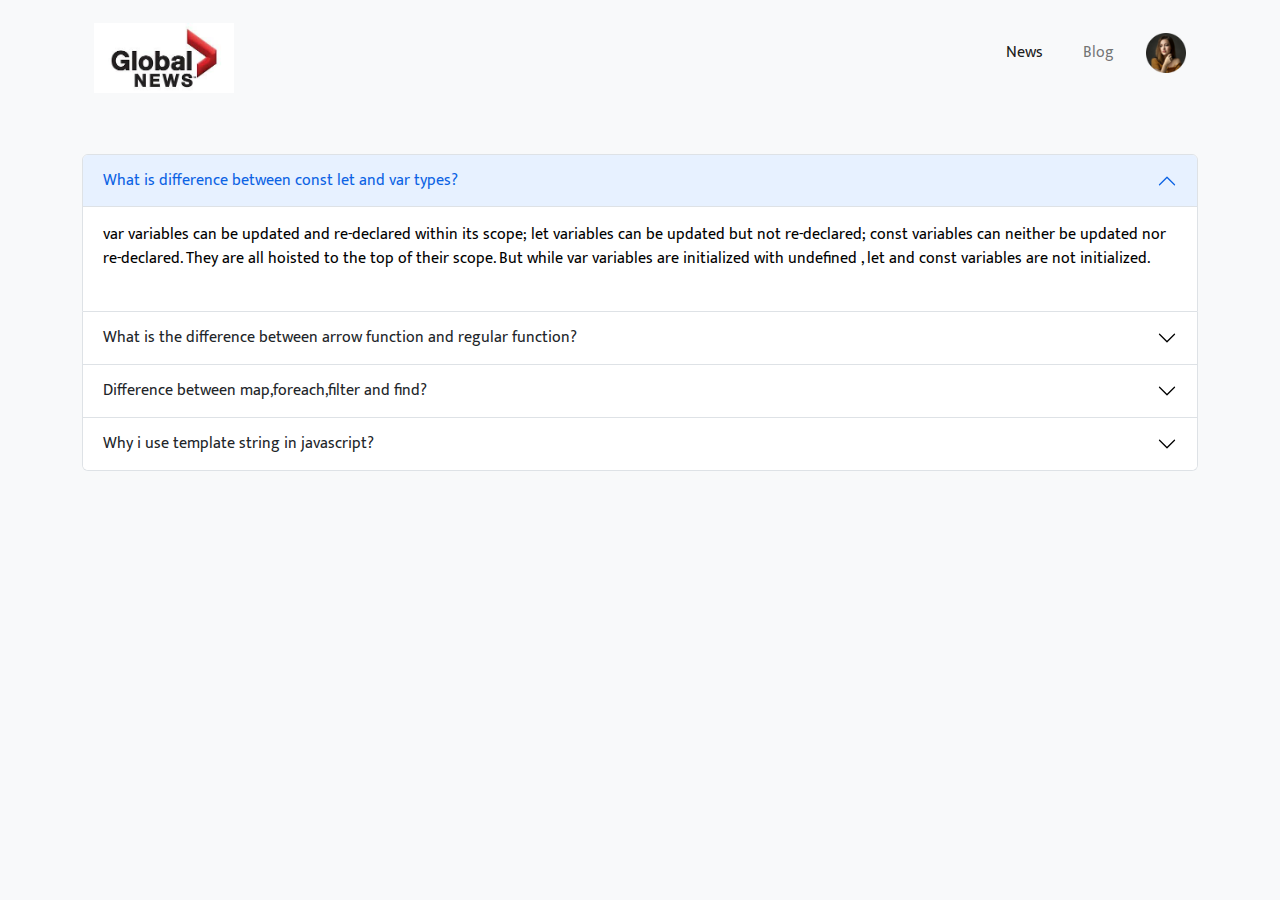
==== blog.html @ b409e07f "css and js added" ====
<!doctype html>
<html lang="en">

<head>
    <meta charset="UTF-8">
    <meta http-equiv="X-UA-Compatible" content="IE=edge">
    <meta name="viewport" content="width=device-width, initial-scale=1.0">
    <!-- Favicon -->
    <link rel="icon" type="image/x-icon" href="">
    <!-- Title -->
    <title>The Global News</title>
    <!-- Bootstrap -->
    <link rel="stylesheet" href="css/bootstrap.min.css">
    <!-- Css -->
    <link rel="stylesheet" href="css/style.css">
    <!-- Font -->
    <link rel="preconnect" href="https://fonts.googleapis.com">
    <link rel="preconnect" href="https://fonts.gstatic.com" crossorigin>
    <link href="https://fonts.googleapis.com/css2?family=Mukta:wght@400;600;800&display=swap" rel="stylesheet">
    <!-- Font Awesome -->
    <link rel="stylesheet" href="https://cdnjs.cloudflare.com/ajax/libs/font-awesome/6.2.0/css/all.min.css"
        integrity="sha512-xh6O/CkQoPOWDdYTDqeRdPCVd1SpvCA9XXcUnZS2FmJNp1coAFzvtCN9BmamE+4aHK8yyUHUSCcJHgXloTyT2A=="
        crossorigin="anonymous" referrerpolicy="no-referrer" />
</head>

<body class="container">
    <section>
            <nav class="navbar navbar-expand-lg">
                <div class="container">
                    <a class="navbar-brand" href="index.html">
                        <img class="logo-img" src="img/images.jpg" alt="">
                    </a>
                    <button class="navbar-toggler" type="button" data-bs-toggle="collapse"
                        data-bs-target="#navbarSupportedContent" aria-controls="navbarSupportedContent"
                        aria-expanded="false" aria-label="Toggle navigation">
                        <span class="navbar-toggler-icon"></span>
                    </button>
                    <div class="collapse navbar-collapse" id="navbarSupportedContent">
                        <ul class="navbar-nav me-auto mb-lg-0">
                            <li class="nav-hover nav-item">
                                <a class="nav-link active" aria-current="page" href="index.html">News</a>
                            </li>
                            <li class="nav-hover nav-item mx-4">
                                <a class="nav-link" href="blog.html">Blog</a>
                            </li>
                            <li class="nav-item">
                                <a href=""><img class="profile-img" src="img/Profile.png" alt=""></a>
                            </li>
                        </ul>
                    </div>
                </div>
            </nav>
        </section>
    <div class="accordion mt-5" id="accordionExample">
        <div class="accordion-item">
            <h2 class="accordion-header" id="headingOne">
                <button class="accordion-button" type="button" data-bs-toggle="collapse" data-bs-target="#collapseOne"
                    aria-expanded="true" aria-controls="collapseOne">
                    What is difference between const let and var types?
                </button>
            </h2>
            <div id="collapseOne" class="accordion-collapse collapse show" aria-labelledby="headingOne"
                data-bs-parent="#accordionExample">
                <div class="accordion-body">
                    var variables can be updated and re-declared within its scope; let variables can be updated but not
                    re-declared; const variables can neither be updated nor re-declared. They are all hoisted to the top
                    of their scope. But while var variables are initialized with undefined , let and const variables are
                    not initialized. <br>
                    <img src="" alt="" class="mt-3" style="height: 145px;">
                </div>
            </div>
        </div>
        <div class="accordion-item">
            <h2 class="accordion-header" id="headingTwo">
                <button class="accordion-button collapsed" type="button" data-bs-toggle="collapse"
                    data-bs-target="#collapseTwo" aria-expanded="false" aria-controls="collapseTwo">
                    What is the difference between arrow function and regular function?
                </button>
            </h2>
            <div id="collapseTwo" class="accordion-collapse collapse" aria-labelledby="headingTwo"
                data-bs-parent="#accordionExample">
                <div class="accordion-body">
                    Unlike regular functions, arrow functions do not have their own this . The value of this inside an
                    arrow function remains the same throughout the lifecycle of the function and is always bound to the
                    value of this in the closest non-arrow parent function. <br>
                    <img src=""
                        alt="" class="mt-3 d-contain" style="height: 145px;">
                </div>
            </div>
        </div>
        <div class="accordion-item">
            <h2 class="accordion-header" id="headingThree">
                <button class="accordion-button collapsed" type="button" data-bs-toggle="collapse"
                    data-bs-target="#collapseThree" aria-expanded="false" aria-controls="collapseThree">
                    Difference between map,foreach,filter and find?
                </button>
            </h2>
            <div id="collapseThree" class="accordion-collapse collapse" aria-labelledby="headingThree"
                data-bs-parent="#accordionExample">
                <div class="accordion-body">
                    The forEach() method does not create a new array based on the given array. The map() method creates
                    an entirely new array. The forEach() method returns “undefined“. The map() method returns the newly
                    created array according to the provided callback function. and The filter() method is used to
                    filters all the elements and returns the element that matches and the element that do not match are
                    removed. The only difference is the filter() method search through all the elements while find()
                    method search through all the child elements only. <br>
                    <img src="" alt="" class="mt-3"
                        style="height: 145px;">
                </div>
            </div>
        </div>
        <div class="accordion-item">
            <h2 class="accordion-header" id="headingThree">
                <button class="accordion-button collapsed" type="button" data-bs-toggle="collapse"
                    data-bs-target="#collapseThree" aria-expanded="false" aria-controls="collapseThree">
                    Why i use template string in javascript?
                </button>
            </h2>
            <div id="collapseThree" class="accordion-collapse collapse" aria-labelledby="headingThree"
                data-bs-parent="#accordionExample">
                <div class="accordion-body">
                    Template strings are a powerful feature of modern JavaScript released in ES6. It lets us
                    insert/interpolate variables and expressions into strings without needing to concatenate like in
                    older versions of JavaScript. It allows us to create strings that are complex and contain dynamic
                    elements. <br>
                    <img src=""
                        alt="" class="mt-3" style="height: 145px;">
                </div> 
            </div>
        </div>
    </div>


    <!-- Bootstrap Bundle -->
    <script src="css/bootstrap.bundle.min.js"></script>

</body>

</html>
---- css/style.css ----
body{
    background-color: #f8f9fa;
}
.profile-img{
    width: 40px;
}
.logo-img{
    width: 140px;
    margin-top: 10px;
}
.custom-bg{
    background-color: #ffb303;
    color: #fff;
}
.bg-custom-outline{
    border: 2px solid #ee4907;
    color: #014e79;
}
.card-title{
    cursor: pointer;
}
/* Scroll ul */
.scrollmenu {
  overflow: auto;
  white-space: nowrap;
}

.scrollmenu a {
  display: inline-block;
  color: #000;
  text-align: center;
  text-decoration: none;
  padding: 5px 10px;
  font-weight: bold;
  margin-right: 5px;
}

/* .scrollmenu a:hover {
  background-color: #014d796a;
  border-radius: 10px;
} */
/* Scroll ul */
.author-profile-img{
    width: 40px;
    border-radius: 50%;
}
.author-name{
    font-size: 15px;
}
.publish-date{
    margin-top: -20px;
    font-size: 15px;
}
.sort-btn{
    margin-left: 20px;
    margin-top: -8px;
}
.trending-btn{
    margin-top: -8px;
}
.nav-hover:hover{
    background-color: #014d796a;
    border-radius: 10px;
}
footer{
    height: 100px;
    margin-top: 50px;
}
footer p{
    padding-top: 30px;
}
.read-more{
    text-decoration: none;
}

.navbar-collapse {
	flex-basis: 100%;
	flex-grow: 0;
	align-items: center;
}



























/* Extra small devices (phones, 500px and down) */
@media only screen and (max-width: 500px) {
    .mobile-view{
        flex-direction: column;
        align-items: center;
    }
    .blog-click-icon i{
    color: red;
    margin-top: 30px;
}
.btn-flex {
	display: flex !important;
	flex-direction: column;
	justify-content: center;
	align-items: center;
	padding-top: 20px;
}
}
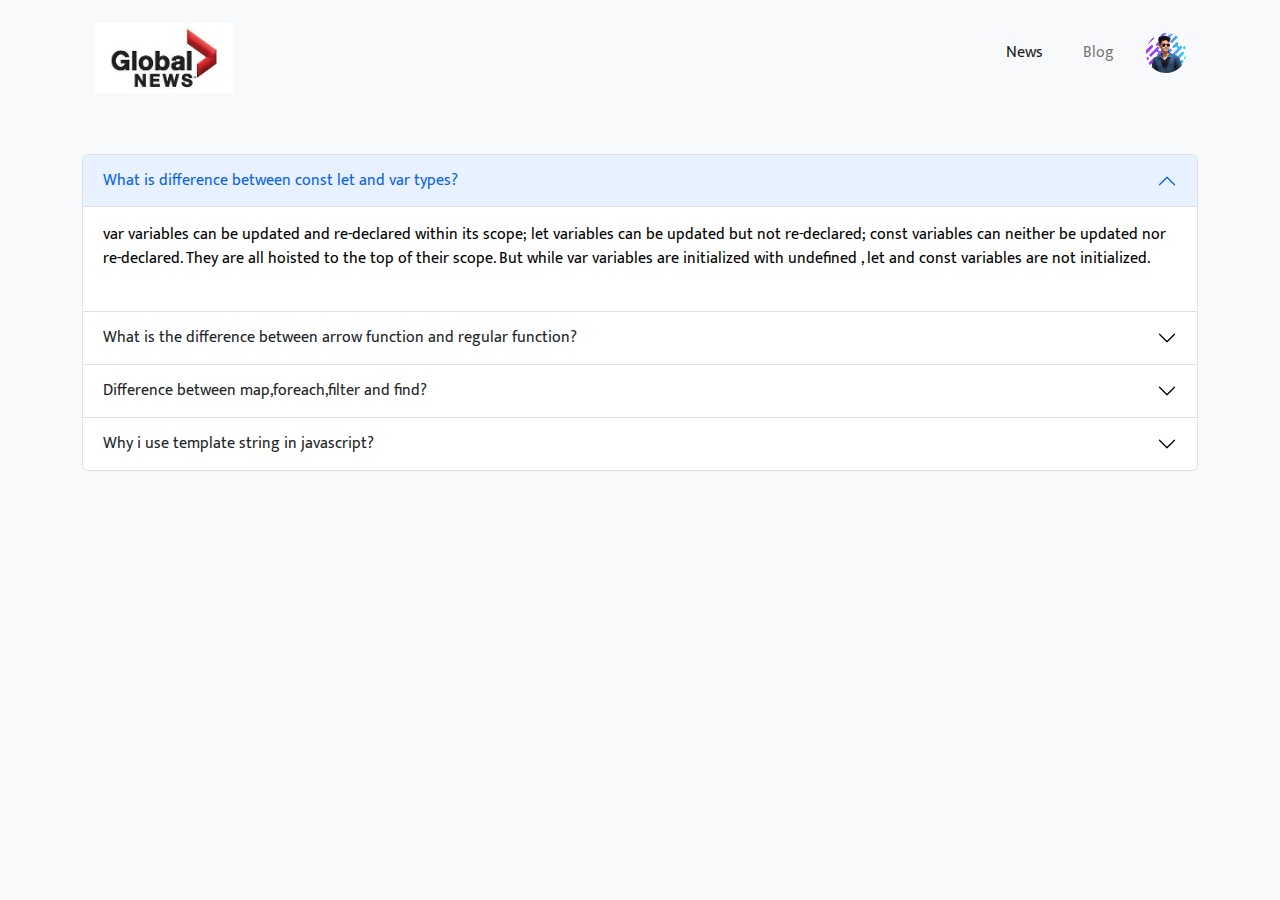
==== commit 19c25f2a: "logo add" ====
--- a/blog.html
+++ b/blog.html
@@ -44,7 +44,7 @@
                                 <a class="nav-link" href="blog.html">Blog</a>
                             </li>
                             <li class="nav-item">
-                                <a href=""><img class="profile-img" src="img/Profile.png" alt=""></a>
+                                <a href=""><img class="profile-img" src="img/profile-pic.png" alt=""></a>
                             </li>
                         </ul>
                     </div>
--- a/css/style.css
+++ b/css/style.css
@@ -35,11 +35,7 @@
   margin-right: 5px;
 }
 
-/* .scrollmenu a:hover {
-  background-color: #014d796a;
-  border-radius: 10px;
-} */
-/* Scroll ul */
+
 .author-profile-img{
     width: 40px;
     border-radius: 50%;
@@ -73,19 +69,13 @@
     text-decoration: none;
 }
 
+
+
 .navbar-collapse {
 	flex-basis: 100%;
 	flex-grow: 0;
 	align-items: center;
 }
-
-
-
-
-
-
-
-
 
 
 
